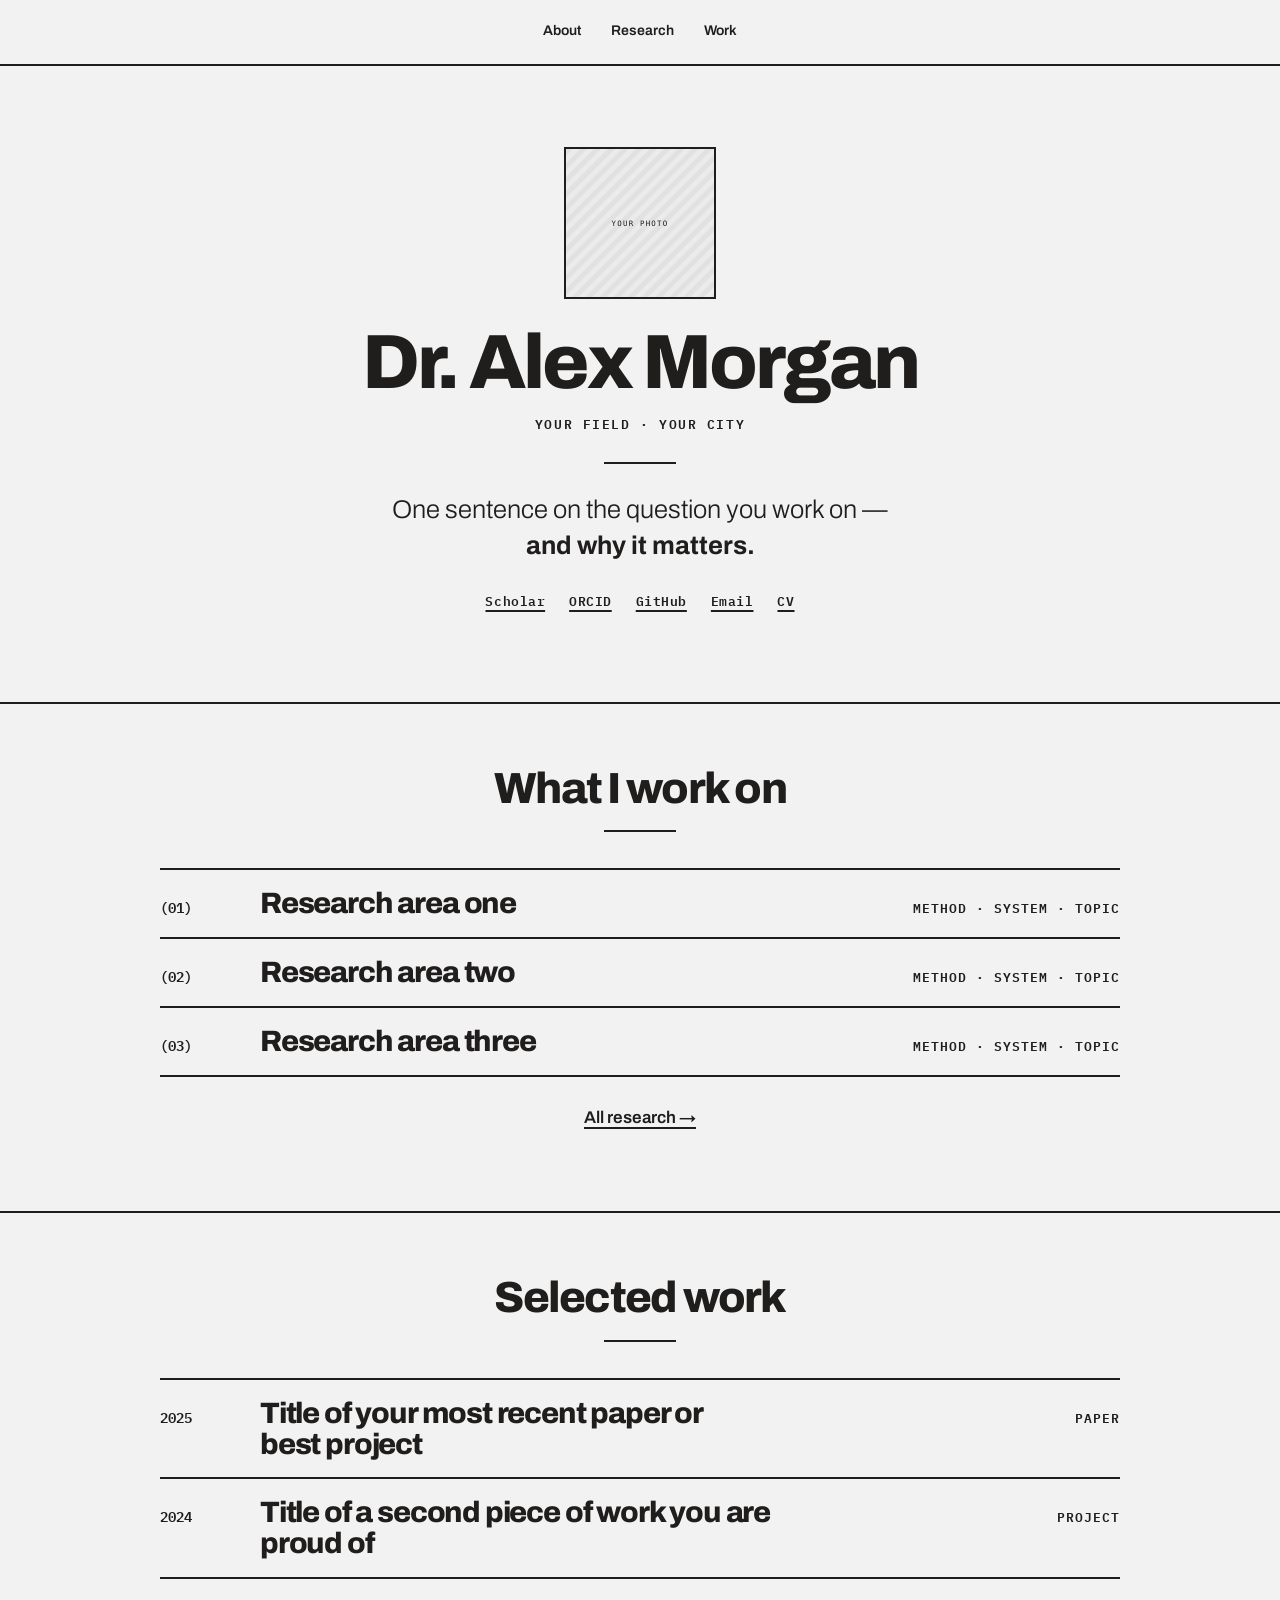
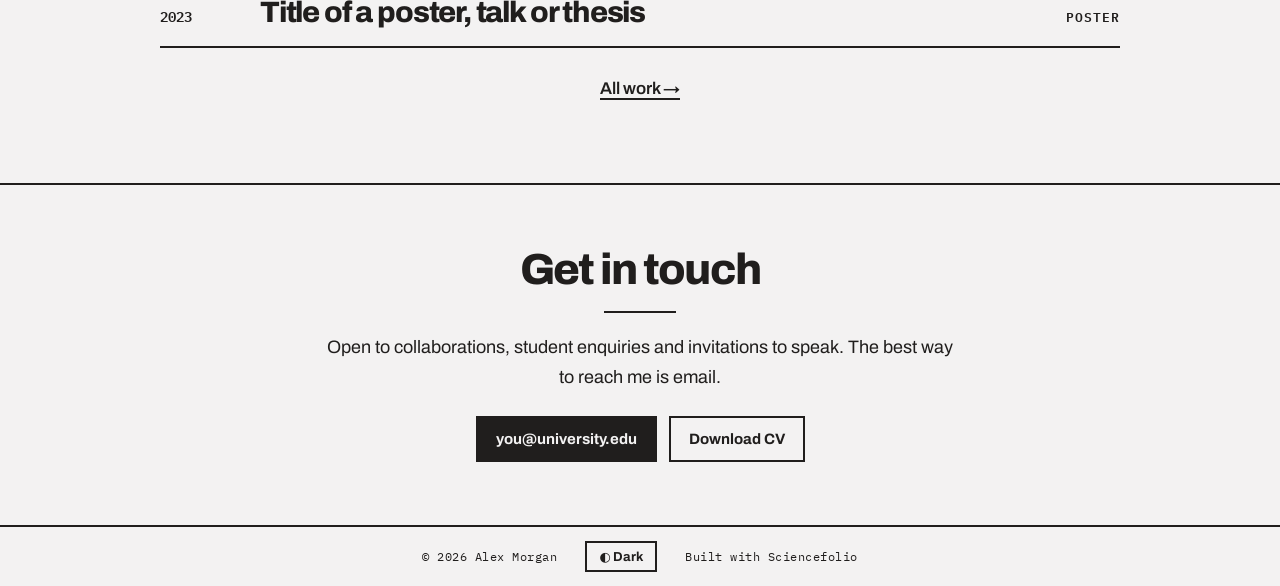
==== index.html @ 76526696 "Initial release: Sciencefolio v1.0 Minimal, centered, no-build academic homepage template: Home, Abo" ====
<!doctype html>
<!-- To use the serif type pack, change <html lang="en"> to <html lang="en" data-pack="serif"> on every page. -->
<html lang="en">
<head>
<meta charset="utf-8">
<meta name="viewport" content="width=device-width, initial-scale=1">
<title>Alex Morgan · Your field</title>
<meta name="description" content="Academic homepage of Alex Morgan — your field, your institution.">
<link rel="icon" href="images/favicon.svg" type="image/svg+xml">
<link rel="preconnect" href="https://fonts.googleapis.com">
<link rel="preconnect" href="https://fonts.gstatic.com" crossorigin>
<!-- Trim to the families your pack uses: grotesk = Archivo + IBM Plex Mono, serif = Fraunces + Archivo -->
<link rel="stylesheet" href="https://fonts.googleapis.com/css2?family=Archivo:wght@300;400;600;700;800&family=IBM+Plex+Mono:wght@400;600&family=Fraunces:ital,opsz,wght@0,9..144,300..700;1,9..144,300..700&display=swap">
<link rel="stylesheet" href="css/tokens.css">
<link rel="stylesheet" href="css/site.css">
<script src="js/theme.js"></script>
</head>
<body>

<nav class="nav" aria-label="Main">
  <a href="about.html">About</a>
  <a href="research.html">Research</a>
  <a href="work.html">Work</a>
</nav>

<main>
  <!-- ============ HERO — edit these six things ============ -->
  <header class="hero">
    <!-- 1. Photo: replace the file, or delete this <figure> for a type-only hero -->
    <figure class="portrait"><img src="images/portrait-placeholder.svg" alt="Portrait of Alex Morgan" width="300" height="300"></figure>
    <!-- 2. Name -->
    <h1>Dr. Alex Morgan</h1>
    <!-- 3. Field · place -->
    <p class="kicker">Your field · Your city</p>
    <hr class="short-rule">
    <!-- 4. One sentence. Wrap the part you want emphasised in <strong>. -->
    <p class="statement">One sentence on the question you work on — <strong>and why it matters.</strong></p>
    <!-- 5. Profile links -->
    <ul class="profile-links">
      <li><a href="https://scholar.google.com/">Scholar</a></li>
      <li><a href="https://orcid.org/">ORCID</a></li>
      <li><a href="https://github.com/">GitHub</a></li>
      <li><a href="mailto:you@university.edu">Email</a></li>
      <li><a href="files/cv.pdf">CV</a></li>
    </ul>
  </header>

  <!-- ============ WHAT I WORK ON ============ -->
  <section class="section" aria-labelledby="work-h">
    <div class="wrap">
      <div class="section-head">
        <h2 id="work-h">What I work on</h2>
        <hr class="short-rule">
      </div>
      <div class="rows">
        <div class="row">
          <span class="num">(01)</span>
          <h3>Research area one</h3>
          <p class="meta">Method · system · topic</p>
        </div>
        <div class="row">
          <span class="num">(02)</span>
          <h3>Research area two</h3>
          <p class="meta">Method · system · topic</p>
        </div>
        <div class="row">
          <span class="num">(03)</span>
          <h3>Research area three</h3>
          <p class="meta">Method · system · topic</p>
        </div>
      </div>
      <p class="more"><a href="research.html">All research →</a></p>
    </div>
  </section>

  <!-- ============ SELECTED WORK ============ -->
  <section class="section" aria-labelledby="sel-h">
    <div class="wrap">
      <div class="section-head">
        <h2 id="sel-h">Selected work</h2>
        <hr class="short-rule">
      </div>
      <div class="rows">
        <div class="row">
          <span class="num">2025</span>
          <h3><a href="work.html">Title of your most recent paper or best project</a></h3>
          <p class="meta">Paper</p>
        </div>
        <div class="row">
          <span class="num">2024</span>
          <h3><a href="work.html">Title of a second piece of work you are proud of</a></h3>
          <p class="meta">Project</p>
        </div>
        <div class="row">
          <span class="num">2023</span>
          <h3><a href="work.html">Title of a poster, talk or thesis</a></h3>
          <p class="meta">Poster</p>
        </div>
      </div>
      <p class="more"><a href="work.html">All work →</a></p>
    </div>
  </section>

  <!-- ============ CONTACT ============ -->
  <section class="section" id="contact" aria-labelledby="contact-h">
    <div class="wrap" style="text-align:center">
      <div class="section-head" style="margin-bottom:20px">
        <h2 id="contact-h">Get in touch</h2>
        <hr class="short-rule">
      </div>
      <p class="prose">Open to collaborations, student enquiries and invitations to speak. The best way to reach me is email.</p>
      <div class="btn-row">
        <a class="btn" href="mailto:you@university.edu">you@university.edu</a>
        <a class="btn btn-line" href="files/cv.pdf">Download CV</a>
      </div>
    </div>
  </section>
</main>

<footer class="foot">
  <a href="index.html">© 2026 Alex Morgan</a>
  <button type="button" class="toggle" data-theme-toggle aria-pressed="false">◐ Dark</button>
  <a href="https://github.com/tuannguyen8390/sciencefolio" rel="noopener">Built with Sciencefolio</a>
</footer>

</body>
</html>
---- css/tokens.css ----
/* ==========================================================================
   SCIENCEFOLIO — tokens.css
   The only file most people need to edit. Three decisions:
   1) TYPE PACK   → set <html data-pack="serif"> in each page (default = grotesk)
   2) ACCENT      → uncomment one line below (or write your own hex)
   3) COLORS      → paper / ink, if you want a different neutral
   ========================================================================== */

:root {
  /* ---- neutrals ------------------------------------------------------- */
  --paper: #f3f2f2;
  --ink: #201e1d;
  --surface: #eceae4;

  /* ---- 2) ACCENT ------------------------------------------------------
     Ships as plain ink: no color, no shared brand. Pick one (light + dark
     values; the dark one needs to be lighter so it stays readable).        */
  --accent-light: #201e1d;
  --accent-dark: #f3f2f2;
  /* --accent-light: #2545d3;  --accent-dark: #8aa2ff;   cobalt  */
  /* --accent-light: #1e6f50;  --accent-dark: #6fd1a8;   forest  */
  /* --accent-light: #b4552d;  --accent-dark: #f0a07c;   rust    */
  /* --accent-light: #6d28d9;  --accent-dark: #b99bff;   violet  */
  --accent: var(--accent-light);

  /* ---- 1) TYPE PACK 01 · GROTESK (default, STEM) ---------------------- */
  --font-display: 'Archivo', system-ui, sans-serif;
  --font-body: 'Archivo', system-ui, sans-serif;
  --font-label: 'IBM Plex Mono', ui-monospace, monospace;
  --font-statement: var(--font-body);
  --display-weight: 800;
  --display-tracking: -0.04em;
  --display-leading: 0.95;
  --emph-weight: 700;
  --emph-style: normal;
  --label-transform: none;
  --label-tracking: 0.04em;

  /* ---- layout --------------------------------------------------------- */
  --rule: 2px solid var(--ink);
  --edge: clamp(20px, 5vw, 56px);
  --wide: 960px;
  --measure: 64ch;
}

/* ---- 1) TYPE PACK 02 · SERIF (social science & humanities) -------------
   Activate with <html data-pack="serif">                                   */
html[data-pack="serif"] {
  --font-display: 'Fraunces', Georgia, serif;
  --font-statement: 'Fraunces', Georgia, serif;
  --font-label: 'Archivo', system-ui, sans-serif;
  --display-weight: 600;
  --display-tracking: -0.015em;
  --display-leading: 1;
  --emph-weight: 600;
  --emph-style: italic;
  --label-transform: uppercase;
  --label-tracking: 0.1em;
}

/* ---- dark mode (toggle in the footer) ---------------------------------- */
html[data-theme="dark"] {
  --paper: #141312;
  --ink: #f3f2f2;
  --surface: #1d1b19;
  --accent: var(--accent-dark);
}
---- css/site.css ----
/* ==========================================================================
   SCIENCEFOLIO — site.css
   Structure and components. Everything reads from tokens.css — you should
   rarely need to touch this file.
   ========================================================================== */

*, *::before, *::after { box-sizing: border-box; }
html { -webkit-text-size-adjust: 100%; }
body {
  margin: 0;
  min-height: 100vh;
  display: flex;
  flex-direction: column;
  background: var(--paper);
  color: var(--ink);
  font-family: var(--font-body);
  font-size: 17px;
  line-height: 1.55;
  text-wrap: pretty;
}
main { flex: 1; }
a { color: var(--ink); text-underline-offset: 4px; text-decoration-thickness: 2px; }
a:hover { color: var(--accent); }
:focus-visible { outline: 2px solid var(--accent); outline-offset: 3px; }
::selection { background: var(--ink); color: var(--paper); }
img { max-width: 100%; display: block; }

/* ---- nav ---------------------------------------------------------------- */
.nav {
  border-bottom: var(--rule);
  display: flex;
  justify-content: center;
  flex-wrap: wrap;
  gap: 12px 30px;
  padding: 16px var(--edge);
  font-size: 14px;
  font-weight: 600;
}
.nav a { text-decoration: none; padding: 4px 0; border-bottom: 2px solid transparent; }
.nav a:hover, .nav a[aria-current="page"] { border-bottom-color: var(--accent); }

/* ---- hero --------------------------------------------------------------- */
.hero {
  display: flex;
  flex-direction: column;
  align-items: center;
  text-align: center;
  padding: clamp(48px, 9vh, 96px) var(--edge) clamp(56px, 10vh, 104px);
}
.portrait { width: 152px; height: 152px; margin: 0; border: var(--rule); }
.portrait img { width: 100%; height: 100%; object-fit: cover; filter: grayscale(1) contrast(1.05); }
.hero h1 {
  font-family: var(--font-display);
  font-weight: var(--display-weight);
  font-size: clamp(40px, 6vw, 84px);
  line-height: var(--display-leading);
  letter-spacing: var(--display-tracking);
  margin: 28px 0 0;
}
.kicker {
  font-family: var(--font-label);
  font-size: 13px;
  font-weight: 600;
  letter-spacing: 0.12em;
  text-transform: uppercase;
  margin: 14px 0 0;
}
.short-rule { width: 72px; border: 0; border-top: 2px solid var(--accent); margin: 28px auto; }
.statement {
  font-family: var(--font-statement);
  font-weight: 300;
  font-size: clamp(19px, 2vw, 26px);
  line-height: 1.4;
  max-width: 36ch;
  margin: 0;
}
.statement strong { font-weight: var(--emph-weight); font-style: var(--emph-style); color: var(--accent); }
.profile-links {
  display: flex;
  flex-wrap: wrap;
  justify-content: center;
  gap: 8px 24px;
  margin: 28px 0 0;
  padding: 0;
  list-style: none;
  font-family: var(--font-label);
  font-size: 13px;
  font-weight: 600;
  letter-spacing: var(--label-tracking);
  text-transform: var(--label-transform);
}

/* ---- page head (inner pages) -------------------------------------------- */
.page-head { text-align: center; padding: clamp(48px, 8vh, 88px) var(--edge) 12px; }
.page-head h1 {
  font-family: var(--font-display);
  font-weight: var(--display-weight);
  font-size: clamp(40px, 6vw, 72px);
  line-height: var(--display-leading);
  letter-spacing: var(--display-tracking);
  margin: 0;
}
.page-head p { max-width: 52ch; margin: 18px auto 0; font-size: 19px; }

/* ---- sections ----------------------------------------------------------- */
.section { padding: clamp(44px, 7vh, 80px) var(--edge); border-top: var(--rule); }
.section.flush-top { border-top: 0; }
.wrap { max-width: var(--wide); margin: 0 auto; }
.section-head { text-align: center; margin-bottom: 36px; }
.section-head h2 {
  font-family: var(--font-display);
  font-weight: var(--display-weight);
  font-size: clamp(28px, 3.4vw, 44px);
  line-height: 1;
  letter-spacing: var(--display-tracking);
  margin: 0;
}
.section-head .short-rule { margin: 20px auto 0; }
.more { text-align: center; margin-top: 28px; font-weight: 600; }
.prose { max-width: var(--measure); margin: 0 auto; font-size: 18px; line-height: 1.65; }
.prose p { margin: 0 0 1.1em; }

/* ---- numbered rows ------------------------------------------------------ */
.rows { border-bottom: var(--rule); }
.row {
  display: grid;
  grid-template-columns: 72px minmax(0, 1.6fr) minmax(0, 1fr);
  gap: 8px 28px;
  align-items: baseline;
  border-top: var(--rule);
  padding: 18px 0;
  transition: padding-left 0.3s ease;
}
.row:hover { padding-left: 14px; }
.row .num { font-family: var(--font-label); font-weight: 600; font-size: 14px; }
.row h3 {
  font-family: var(--font-display);
  font-weight: var(--display-weight);
  font-size: clamp(21px, 2.3vw, 30px);
  line-height: 1.05;
  letter-spacing: var(--display-tracking);
  margin: 0;
}
.row h3 a { text-decoration: none; }
.row .meta {
  font-family: var(--font-label);
  font-size: 12.5px;
  font-weight: 600;
  letter-spacing: 0.08em;
  text-transform: uppercase;
  text-align: right;
  margin: 0;
}
.row .detail { grid-column: 2 / -1; margin: 0; max-width: 62ch; }

/* ---- cards (modular grid) ----------------------------------------------- */
.grid2 {
  display: grid;
  grid-template-columns: repeat(2, minmax(0, 1fr));
  border-top: var(--rule);
  border-left: var(--rule);
}
.card {
  border-right: var(--rule);
  border-bottom: var(--rule);
  padding: 24px;
  display: flex;
  flex-direction: column;
  gap: 12px;
  min-height: 250px;
}
.card .num { font-family: var(--font-label); font-weight: 600; font-size: 14px; }
.card h3 {
  font-family: var(--font-display);
  font-weight: var(--display-weight);
  font-size: clamp(22px, 2.4vw, 32px);
  line-height: 1.05;
  letter-spacing: var(--display-tracking);
  margin: 0;
}
.card p { margin: 0; }
.card .tags { margin-top: auto; padding-top: 8px; }
.tags { display: flex; flex-wrap: wrap; gap: 8px; }
.tag {
  display: inline-block;
  border: 2px solid var(--ink);
  padding: 2px 8px;
  font-family: var(--font-label);
  font-size: 12px;
  font-weight: 600;
  letter-spacing: 0.06em;
  text-transform: uppercase;
}

/* ---- buttons ------------------------------------------------------------ */
.btn {
  display: inline-block;
  font-family: var(--font-body);
  font-weight: 700;
  font-size: 15px;
  line-height: 1.2;
  padding: 12px 18px;
  border: 2px solid var(--ink);
  background: var(--ink);
  color: var(--paper);
  text-decoration: none;
  cursor: pointer;
}
.btn:hover { background: var(--accent); border-color: var(--accent); color: var(--paper); }
.btn-line { background: transparent; color: var(--ink); }
.btn-line:hover { background: var(--ink); border-color: var(--ink); color: var(--paper); }
.btn-row { display: flex; flex-wrap: wrap; justify-content: center; gap: 12px; margin-top: 24px; }

/* ---- publications ------------------------------------------------------- */
.filters { display: flex; flex-wrap: wrap; justify-content: center; gap: 8px; margin-bottom: 40px; }
.filter {
  font-family: var(--font-label);
  font-size: 12.5px;
  font-weight: 600;
  letter-spacing: 0.06em;
  text-transform: uppercase;
  background: transparent;
  color: var(--ink);
  border: 2px solid var(--ink);
  padding: 7px 14px;
  cursor: pointer;
}
.filter:hover { border-color: var(--accent); color: var(--accent); }
.filter[aria-pressed="true"] { background: var(--ink); color: var(--paper); }
.year-group { margin-bottom: 36px; }
.year-group h3 {
  font-family: var(--font-label);
  font-size: 14px;
  font-weight: 600;
  letter-spacing: 0.08em;
  margin: 0 0 10px;
}
.pub {
  display: grid;
  grid-template-columns: minmax(0, 1fr) auto;
  gap: 6px 28px;
  border-top: var(--rule);
  padding: 16px 0 18px;
}
.pub h4 { font-size: 19px; line-height: 1.25; margin: 0; font-weight: 700; }
.pub h4 a { text-decoration: none; }
.pub h4 a:hover { text-decoration: underline; }
.pub p { margin: 4px 0 0; font-size: 15px; }
.pub .authors strong { font-weight: 700; }
.pub .tags { margin-top: 10px; }
.pub .side { display: flex; flex-direction: column; align-items: flex-end; gap: 10px; }
.pub .links { display: flex; gap: 14px; font-family: var(--font-label); font-size: 12.5px; font-weight: 600; letter-spacing: var(--label-tracking); text-transform: var(--label-transform); }

/* ---- footer ------------------------------------------------------------- */
.foot {
  border-top: var(--rule);
  display: flex;
  justify-content: center;
  align-items: center;
  flex-wrap: wrap;
  gap: 12px 28px;
  padding: 14px var(--edge);
  font-family: var(--font-label);
  font-size: 12px;
  letter-spacing: var(--label-tracking);
  text-transform: var(--label-transform);
}
.foot a { text-decoration: none; }
.foot a:hover { text-decoration: underline; }
.toggle {
  font-family: var(--font-body);
  font-size: 13px;
  font-weight: 700;
  letter-spacing: 0;
  text-transform: none;
  background: transparent;
  color: var(--ink);
  border: 2px solid var(--ink);
  padding: 6px 12px;
  cursor: pointer;
}
.toggle:hover { border-color: var(--accent); color: var(--accent); }

/* ---- small screens ------------------------------------------------------ */
@media (max-width: 720px) {
  .row { grid-template-columns: 52px minmax(0, 1fr); }
  .row .meta { grid-column: 2; text-align: left; }
  .grid2 { grid-template-columns: 1fr; }
  .card { min-height: 0; }
  .pub { grid-template-columns: 1fr; }
  .pub .side { align-items: flex-start; flex-direction: row; flex-wrap: wrap; }
  body { font-size: 16px; }
}
@media (prefers-reduced-motion: reduce) {
  .row { transition: none; }
  .row:hover { padding-left: 0; }
}
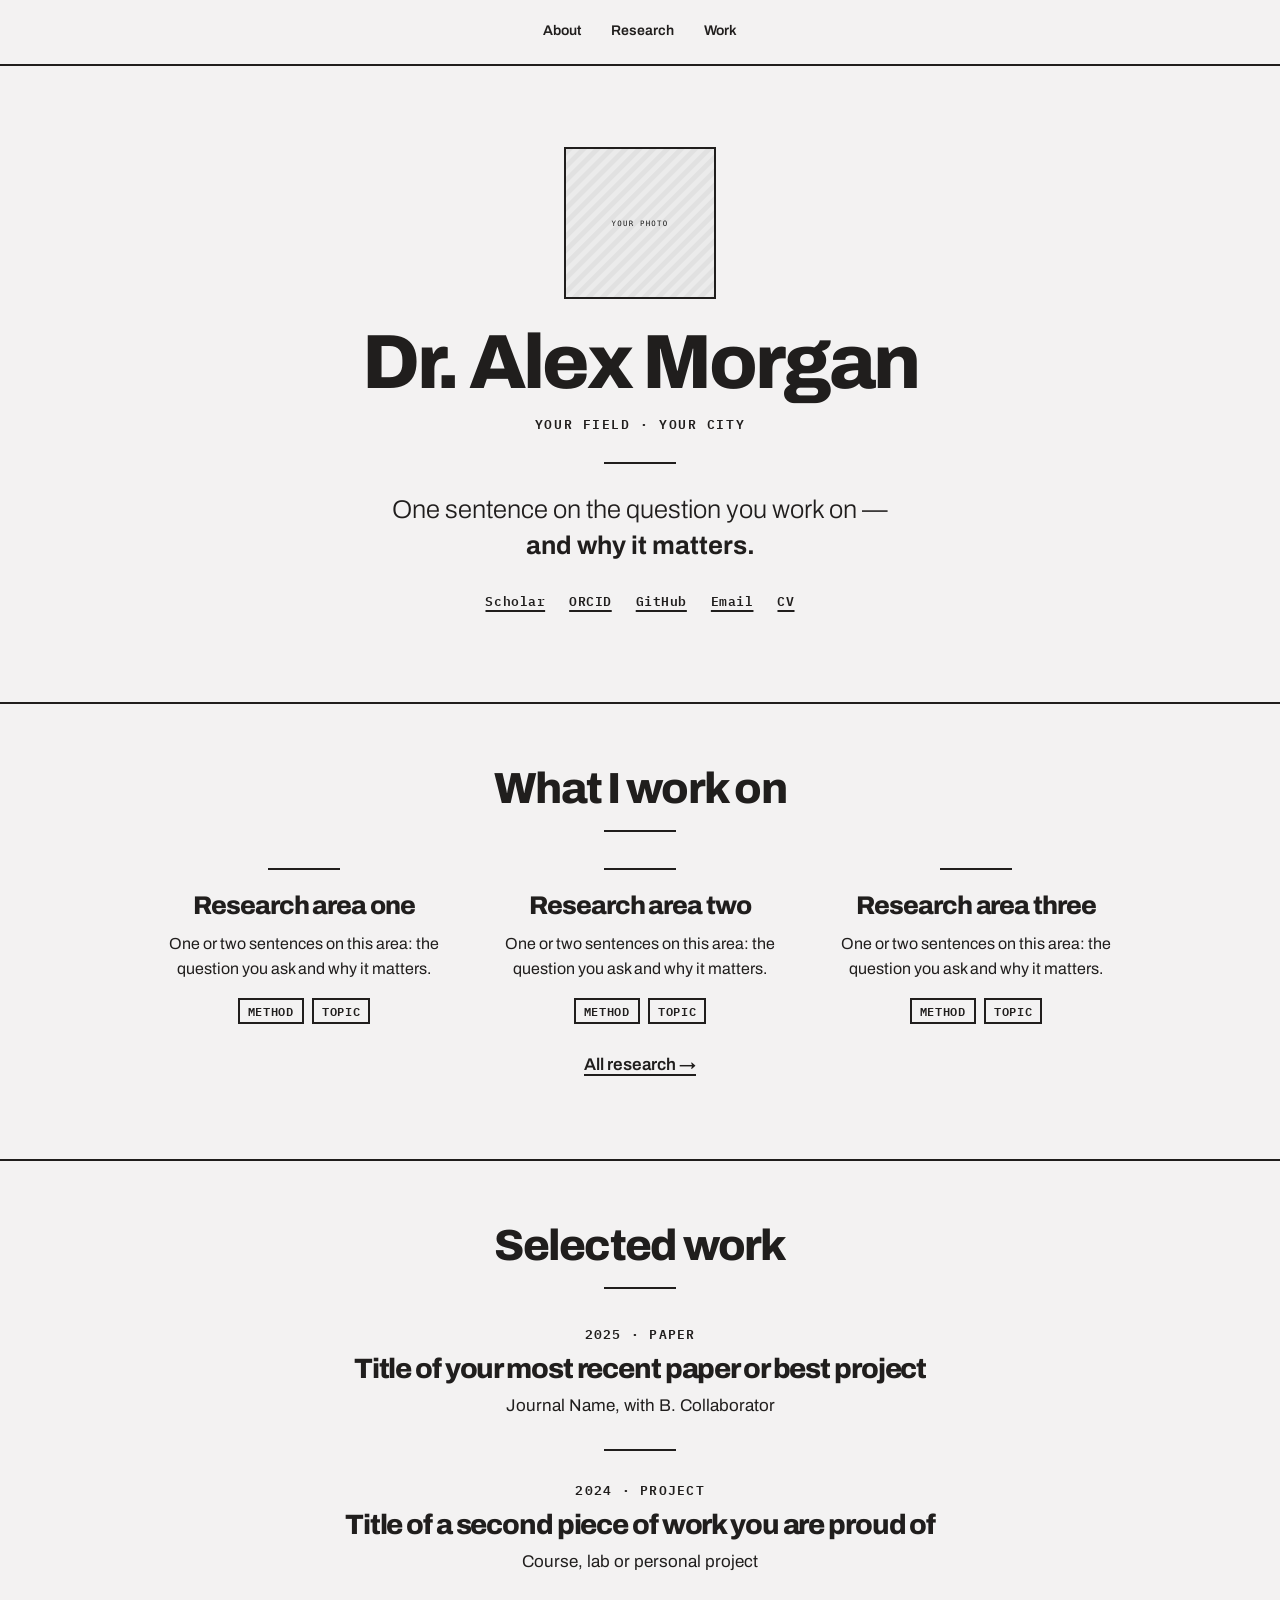
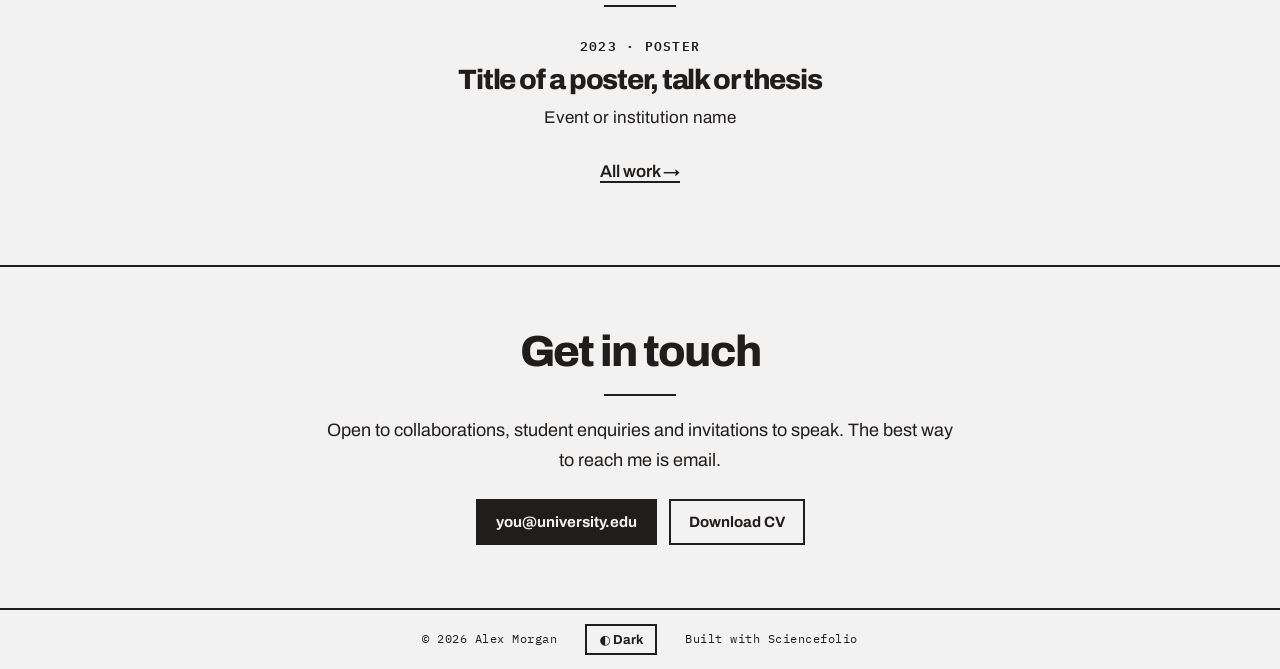
==== commit 30b3c193: "Replace ruled-row lists with centered columns and entries Home "What I work on" becomes three center" ====
--- a/index.html
+++ b/index.html
@@ -52,22 +52,25 @@
         <h2 id="work-h">What I work on</h2>
         <hr class="short-rule">
       </div>
-      <div class="rows">
-        <div class="row">
-          <span class="num">(01)</span>
+      <div class="cols3">
+        <article class="col">
+          <hr class="short-rule">
           <h3>Research area one</h3>
-          <p class="meta">Method · system · topic</p>
-        </div>
-        <div class="row">
-          <span class="num">(02)</span>
+          <p>One or two sentences on this area: the question you ask and why it matters.</p>
+          <div class="tags"><span class="tag">Method</span><span class="tag">Topic</span></div>
+        </article>
+        <article class="col">
+          <hr class="short-rule">
           <h3>Research area two</h3>
-          <p class="meta">Method · system · topic</p>
-        </div>
-        <div class="row">
-          <span class="num">(03)</span>
+          <p>One or two sentences on this area: the question you ask and why it matters.</p>
+          <div class="tags"><span class="tag">Method</span><span class="tag">Topic</span></div>
+        </article>
+        <article class="col">
+          <hr class="short-rule">
           <h3>Research area three</h3>
-          <p class="meta">Method · system · topic</p>
-        </div>
+          <p>One or two sentences on this area: the question you ask and why it matters.</p>
+          <div class="tags"><span class="tag">Method</span><span class="tag">Topic</span></div>
+        </article>
       </div>
       <p class="more"><a href="research.html">All research →</a></p>
     </div>
@@ -80,22 +83,22 @@
         <h2 id="sel-h">Selected work</h2>
         <hr class="short-rule">
       </div>
-      <div class="rows">
-        <div class="row">
-          <span class="num">2025</span>
+      <div class="entries">
+        <article class="entry">
+          <p class="when">2025 · Paper</p>
           <h3><a href="work.html">Title of your most recent paper or best project</a></h3>
-          <p class="meta">Paper</p>
-        </div>
-        <div class="row">
-          <span class="num">2024</span>
+          <p>Journal Name, with B. Collaborator</p>
+        </article>
+        <article class="entry">
+          <p class="when">2024 · Project</p>
           <h3><a href="work.html">Title of a second piece of work you are proud of</a></h3>
-          <p class="meta">Project</p>
-        </div>
-        <div class="row">
-          <span class="num">2023</span>
+          <p>Course, lab or personal project</p>
+        </article>
+        <article class="entry">
+          <p class="when">2023 · Poster</p>
           <h3><a href="work.html">Title of a poster, talk or thesis</a></h3>
-          <p class="meta">Poster</p>
-        </div>
+          <p>Event or institution name</p>
+        </article>
       </div>
       <p class="more"><a href="work.html">All work →</a></p>
     </div>
--- a/css/site.css
+++ b/css/site.css
@@ -120,38 +120,54 @@
 .prose { max-width: var(--measure); margin: 0 auto; font-size: 18px; line-height: 1.65; }
 .prose p { margin: 0 0 1.1em; }
 
-/* ---- numbered rows ------------------------------------------------------ */
-.rows { border-bottom: var(--rule); }
-.row {
+/* ---- centered columns (home: what I work on) -------------------------- */
+.cols3 {
   display: grid;
-  grid-template-columns: 72px minmax(0, 1.6fr) minmax(0, 1fr);
-  gap: 8px 28px;
-  align-items: baseline;
-  border-top: var(--rule);
-  padding: 18px 0;
-  transition: padding-left 0.3s ease;
-}
-.row:hover { padding-left: 14px; }
-.row .num { font-family: var(--font-label); font-weight: 600; font-size: 14px; }
-.row h3 {
-  font-family: var(--font-display);
-  font-weight: var(--display-weight);
-  font-size: clamp(21px, 2.3vw, 30px);
-  line-height: 1.05;
-  letter-spacing: var(--display-tracking);
-  margin: 0;
-}
-.row h3 a { text-decoration: none; }
-.row .meta {
+  grid-template-columns: repeat(3, minmax(0, 1fr));
+  gap: 44px 48px;
+  text-align: center;
+}
+.col { display: flex; flex-direction: column; align-items: center; }
+.col .short-rule { margin: 0 0 22px; }
+.col h3 {
+  font-family: var(--font-display);
+  font-weight: var(--display-weight);
+  font-size: clamp(20px, 2vw, 26px);
+  line-height: 1.1;
+  letter-spacing: var(--display-tracking);
+  margin: 0;
+}
+.col p { margin: 12px 0 0; max-width: 32ch; font-size: 16px; }
+.col .tags { justify-content: center; margin-top: 16px; }
+
+/* ---- centered entries (selected work, education, experience) ----------- */
+.entries { max-width: var(--measure); margin: 0 auto; text-align: center; }
+.entry + .entry::before {
+  content: "";
+  display: block;
+  width: 72px;
+  border-top: 2px solid var(--ink);
+  margin: 30px auto;
+}
+.entry .when {
   font-family: var(--font-label);
   font-size: 12.5px;
   font-weight: 600;
-  letter-spacing: 0.08em;
+  letter-spacing: 0.1em;
   text-transform: uppercase;
-  text-align: right;
-  margin: 0;
-}
-.row .detail { grid-column: 2 / -1; margin: 0; max-width: 62ch; }
+  margin: 0 0 8px;
+}
+.entry h3 {
+  font-family: var(--font-display);
+  font-weight: var(--display-weight);
+  font-size: clamp(21px, 2.2vw, 28px);
+  line-height: 1.15;
+  letter-spacing: var(--display-tracking);
+  margin: 0;
+}
+.entry h3 a { text-decoration: none; }
+.entry h3 a:hover { text-decoration: underline; text-decoration-thickness: 2px; text-underline-offset: 5px; }
+.entry p:not(.when) { margin: 8px auto 0; max-width: 52ch; }
 
 /* ---- cards (modular grid) ----------------------------------------------- */
 .grid2 {
@@ -283,15 +299,10 @@
 
 /* ---- small screens ------------------------------------------------------ */
 @media (max-width: 720px) {
-  .row { grid-template-columns: 52px minmax(0, 1fr); }
-  .row .meta { grid-column: 2; text-align: left; }
+  .cols3 { grid-template-columns: 1fr; }
   .grid2 { grid-template-columns: 1fr; }
   .card { min-height: 0; }
   .pub { grid-template-columns: 1fr; }
   .pub .side { align-items: flex-start; flex-direction: row; flex-wrap: wrap; }
   body { font-size: 16px; }
 }
-@media (prefers-reduced-motion: reduce) {
-  .row { transition: none; }
-  .row:hover { padding-left: 0; }
-}
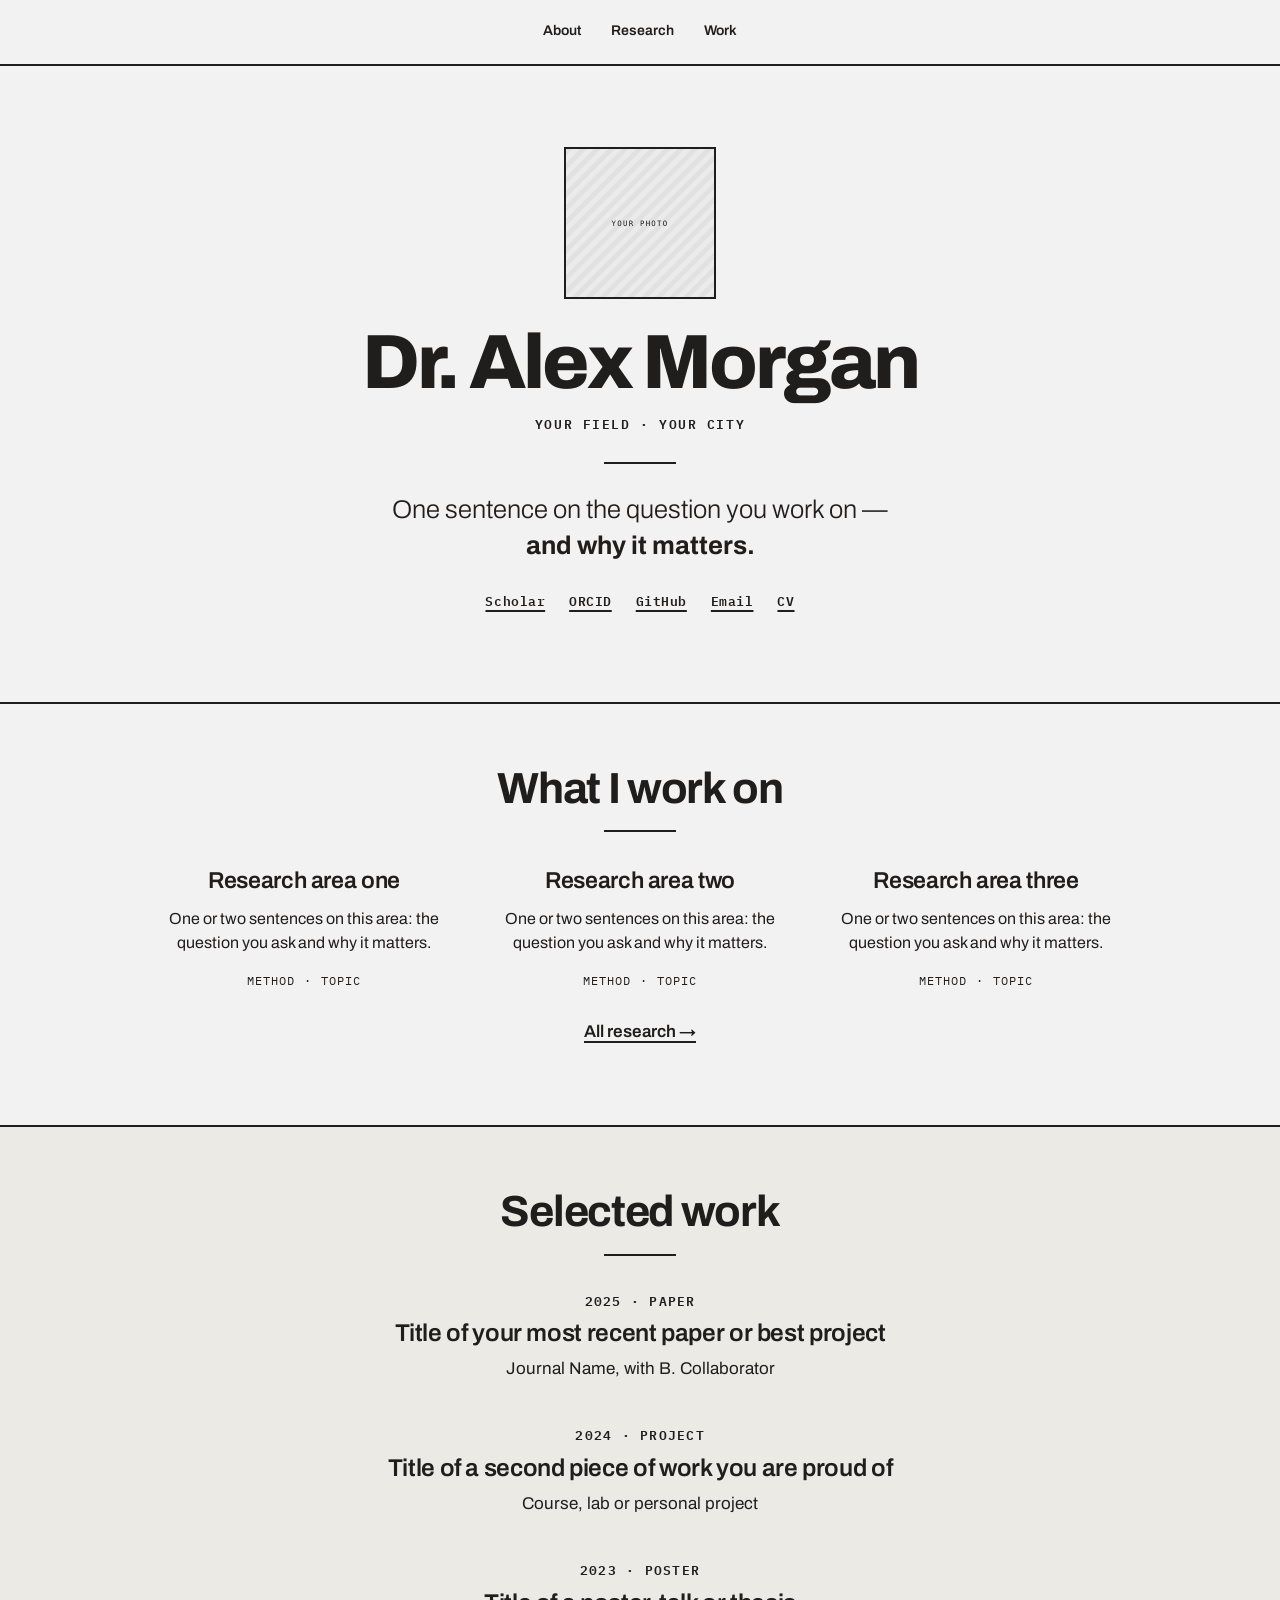
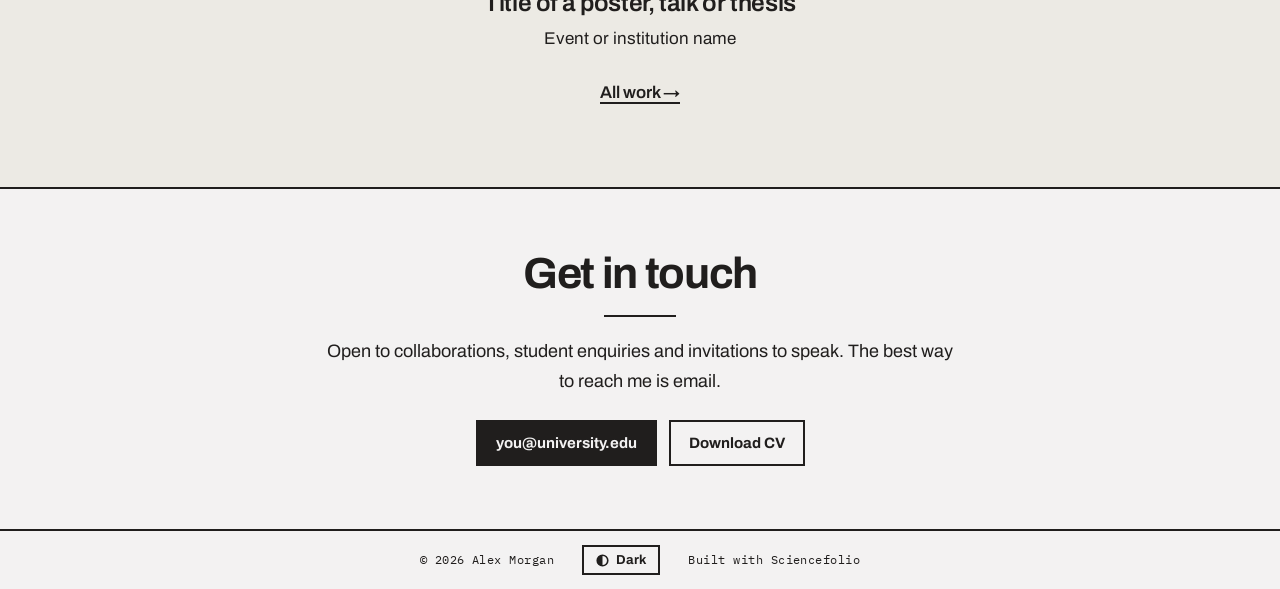
==== commit f21c9b1e: "Redesign Work and Research, refine type, add agent guide - Work: centered entries under large year n" ====
--- a/index.html
+++ b/index.html
@@ -1,5 +1,5 @@
 <!doctype html>
-<!-- To use the serif type pack, change <html lang="en"> to <html lang="en" data-pack="serif"> on every page. -->
+<!-- Type pack (grotesk or serif) is set once, in js/theme.js. -->
 <html lang="en">
 <head>
 <meta charset="utf-8">
@@ -54,19 +54,16 @@
       </div>
       <div class="cols3">
         <article class="col">
-          <hr class="short-rule">
           <h3>Research area one</h3>
           <p>One or two sentences on this area: the question you ask and why it matters.</p>
           <div class="tags"><span class="tag">Method</span><span class="tag">Topic</span></div>
         </article>
         <article class="col">
-          <hr class="short-rule">
           <h3>Research area two</h3>
           <p>One or two sentences on this area: the question you ask and why it matters.</p>
           <div class="tags"><span class="tag">Method</span><span class="tag">Topic</span></div>
         </article>
         <article class="col">
-          <hr class="short-rule">
           <h3>Research area three</h3>
           <p>One or two sentences on this area: the question you ask and why it matters.</p>
           <div class="tags"><span class="tag">Method</span><span class="tag">Topic</span></div>
@@ -77,7 +74,7 @@
   </section>
 
   <!-- ============ SELECTED WORK ============ -->
-  <section class="section" aria-labelledby="sel-h">
+  <section class="section tint" aria-labelledby="sel-h">
     <div class="wrap">
       <div class="section-head">
         <h2 id="sel-h">Selected work</h2>
@@ -122,7 +119,7 @@
 
 <footer class="foot">
   <a href="index.html">© 2026 Alex Morgan</a>
-  <button type="button" class="toggle" data-theme-toggle aria-pressed="false">◐ Dark</button>
+  <button type="button" class="toggle" data-theme-toggle aria-pressed="false"><svg viewBox="0 0 16 16" width="13" height="13" aria-hidden="true"><circle cx="8" cy="8" r="6.5" fill="none" stroke="currentColor" stroke-width="2"/><path d="M8 1.5a6.5 6.5 0 0 0 0 13z" fill="currentColor"/></svg><span data-theme-label>Dark</span></button>
   <a href="https://github.com/tuannguyen8390/sciencefolio" rel="noopener">Built with Sciencefolio</a>
 </footer>
 
--- a/css/tokens.css
+++ b/css/tokens.css
@@ -1,7 +1,7 @@
 /* ==========================================================================
    SCIENCEFOLIO — tokens.css
    The only file most people need to edit. Three decisions:
-   1) TYPE PACK   → set <html data-pack="serif"> in each page (default = grotesk)
+   1) TYPE PACK   → set PACK in js/theme.js ('grotesk' default, or 'serif')
    2) ACCENT      → uncomment one line below (or write your own hex)
    3) COLORS      → paper / ink, if you want a different neutral
    ========================================================================== */
@@ -28,9 +28,13 @@
   --font-body: 'Archivo', system-ui, sans-serif;
   --font-label: 'IBM Plex Mono', ui-monospace, monospace;
   --font-statement: var(--font-body);
-  --display-weight: 800;
+  --display-weight: 800;      /* name and page titles */
   --display-tracking: -0.04em;
   --display-leading: 0.95;
+  --head-weight: 700;         /* section headings */
+  --head-tracking: -0.03em;
+  --title-weight: 600;        /* entry, column and chapter titles */
+  --title-tracking: -0.015em;
   --emph-weight: 700;
   --emph-style: normal;
   --label-transform: none;
@@ -44,7 +48,7 @@
 }
 
 /* ---- 1) TYPE PACK 02 · SERIF (social science & humanities) -------------
-   Activate with <html data-pack="serif">                                   */
+   Activate by setting PACK = 'serif' in js/theme.js                       */
 html[data-pack="serif"] {
   --font-display: 'Fraunces', Georgia, serif;
   --font-statement: 'Fraunces', Georgia, serif;
@@ -52,6 +56,10 @@
   --display-weight: 600;
   --display-tracking: -0.015em;
   --display-leading: 1;
+  --head-weight: 600;
+  --head-tracking: -0.015em;
+  --title-weight: 500;
+  --title-tracking: -0.005em;
   --emph-weight: 600;
   --emph-style: italic;
   --label-transform: uppercase;
--- a/css/site.css
+++ b/css/site.css
@@ -38,6 +38,17 @@
 }
 .nav a { text-decoration: none; padding: 4px 0; border-bottom: 2px solid transparent; }
 .nav a:hover, .nav a[aria-current="page"] { border-bottom-color: var(--accent); }
+.nav a.nav-name {
+  flex-basis: 100%;
+  text-align: center;
+  border-bottom: 0;
+  padding: 0;
+  font-family: var(--font-display);
+  font-weight: var(--head-weight);
+  font-size: 17px;
+  letter-spacing: var(--head-tracking);
+}
+.nav a.nav-name:hover { color: var(--accent); }
 
 /* ---- hero --------------------------------------------------------------- */
 .hero {
@@ -100,19 +111,21 @@
   letter-spacing: var(--display-tracking);
   margin: 0;
 }
+.page-head > .short-rule:last-child { margin-bottom: 4px; }
 .page-head p { max-width: 52ch; margin: 18px auto 0; font-size: 19px; }
 
 /* ---- sections ----------------------------------------------------------- */
 .section { padding: clamp(44px, 7vh, 80px) var(--edge); border-top: var(--rule); }
-.section.flush-top { border-top: 0; }
+.section.flush-top { border-top: 0; padding-top: clamp(28px, 4vh, 44px); }
+.section.tint { background: var(--surface); }
 .wrap { max-width: var(--wide); margin: 0 auto; }
 .section-head { text-align: center; margin-bottom: 36px; }
 .section-head h2 {
   font-family: var(--font-display);
-  font-weight: var(--display-weight);
+  font-weight: var(--head-weight);
   font-size: clamp(28px, 3.4vw, 44px);
   line-height: 1;
-  letter-spacing: var(--display-tracking);
+  letter-spacing: var(--head-tracking);
   margin: 0;
 }
 .section-head .short-rule { margin: 20px auto 0; }
@@ -128,27 +141,21 @@
   text-align: center;
 }
 .col { display: flex; flex-direction: column; align-items: center; }
-.col .short-rule { margin: 0 0 22px; }
 .col h3 {
   font-family: var(--font-display);
-  font-weight: var(--display-weight);
-  font-size: clamp(20px, 2vw, 26px);
-  line-height: 1.1;
-  letter-spacing: var(--display-tracking);
+  font-weight: var(--title-weight);
+  font-size: clamp(19px, 1.8vw, 23px);
+  line-height: 1.15;
+  letter-spacing: var(--title-tracking);
   margin: 0;
 }
 .col p { margin: 12px 0 0; max-width: 32ch; font-size: 16px; }
 .col .tags { justify-content: center; margin-top: 16px; }
 
 /* ---- centered entries (selected work, education, experience) ----------- */
-.entries { max-width: var(--measure); margin: 0 auto; text-align: center; }
-.entry + .entry::before {
-  content: "";
-  display: block;
-  width: 72px;
-  border-top: 2px solid var(--ink);
-  margin: 30px auto;
-}
+.entries { max-width: var(--measure); margin: 0 auto; }
+.entry { max-width: var(--measure); margin-left: auto; margin-right: auto; text-align: center; }
+.entry:not([hidden]) ~ .entry:not([hidden]) { margin-top: 44px; }
 .entry .when {
   font-family: var(--font-label);
   font-size: 12.5px;
@@ -159,54 +166,62 @@
 }
 .entry h3 {
   font-family: var(--font-display);
-  font-weight: var(--display-weight);
-  font-size: clamp(21px, 2.2vw, 28px);
-  line-height: 1.15;
-  letter-spacing: var(--display-tracking);
+  font-weight: var(--title-weight);
+  font-size: clamp(20px, 1.9vw, 25px);
+  line-height: 1.2;
+  letter-spacing: var(--title-tracking);
   margin: 0;
 }
 .entry h3 a { text-decoration: none; }
 .entry h3 a:hover { text-decoration: underline; text-decoration-thickness: 2px; text-underline-offset: 5px; }
 .entry p:not(.when) { margin: 8px auto 0; max-width: 52ch; }
 
-/* ---- cards (modular grid) ----------------------------------------------- */
-.grid2 {
-  display: grid;
-  grid-template-columns: repeat(2, minmax(0, 1fr));
+/* ---- tags --------------------------------------------------------------- */
+/* Plain labels separated by dots. Boxes are reserved for things you can click. */
+.tags { display: flex; flex-wrap: wrap; gap: 4px 0; }
+.tag {
+  font-family: var(--font-label);
+  font-size: 12px;
+  font-weight: 400;
+  letter-spacing: 0.08em;
+  text-transform: uppercase;
+}
+.tag + .tag::before { content: "·"; margin: 0 9px; }
+
+/* ---- research chapters -------------------------------------------------- */
+.chapters { max-width: 720px; margin: 0 auto; }
+.chapter { text-align: center; }
+.chapter + .chapter { margin-top: 96px; }
+.figure { max-width: 520px; margin: 0 auto 30px; border: var(--rule); }
+.figure img { width: 100%; height: auto; aspect-ratio: 16 / 9; object-fit: cover; filter: grayscale(1) contrast(1.05); }
+.figure figcaption {
   border-top: var(--rule);
-  border-left: var(--rule);
-}
-.card {
-  border-right: var(--rule);
-  border-bottom: var(--rule);
-  padding: 24px;
-  display: flex;
-  flex-direction: column;
-  gap: 12px;
-  min-height: 250px;
-}
-.card .num { font-family: var(--font-label); font-weight: 600; font-size: 14px; }
-.card h3 {
-  font-family: var(--font-display);
-  font-weight: var(--display-weight);
-  font-size: clamp(22px, 2.4vw, 32px);
-  line-height: 1.05;
-  letter-spacing: var(--display-tracking);
-  margin: 0;
-}
-.card p { margin: 0; }
-.card .tags { margin-top: auto; padding-top: 8px; }
-.tags { display: flex; flex-wrap: wrap; gap: 8px; }
-.tag {
-  display: inline-block;
-  border: 2px solid var(--ink);
-  padding: 2px 8px;
-  font-family: var(--font-label);
-  font-size: 12px;
-  font-weight: 600;
-  letter-spacing: 0.06em;
-  text-transform: uppercase;
-}
+  padding: 10px 14px;
+  font-family: var(--font-label);
+  font-size: 12.5px;
+  font-weight: 600;
+  letter-spacing: var(--label-tracking);
+  text-transform: var(--label-transform);
+  text-align: left;
+}
+.chapter .when {
+  font-family: var(--font-label);
+  font-size: 12.5px;
+  font-weight: 600;
+  letter-spacing: 0.1em;
+  text-transform: uppercase;
+  margin: 0 0 10px;
+}
+.chapter h2 {
+  font-family: var(--font-display);
+  font-weight: var(--head-weight);
+  font-size: clamp(26px, 3vw, 38px);
+  line-height: 1.1;
+  letter-spacing: var(--head-tracking);
+  margin: 0;
+}
+.chapter p:not(.when) { max-width: 58ch; margin: 16px auto 0; font-size: 18px; line-height: 1.6; }
+.chapter .tags { margin-top: 18px; }
 
 /* ---- buttons ------------------------------------------------------------ */
 .btn {
@@ -227,8 +242,8 @@
 .btn-line:hover { background: var(--ink); border-color: var(--ink); color: var(--paper); }
 .btn-row { display: flex; flex-wrap: wrap; justify-content: center; gap: 12px; margin-top: 24px; }
 
-/* ---- publications ------------------------------------------------------- */
-.filters { display: flex; flex-wrap: wrap; justify-content: center; gap: 8px; margin-bottom: 40px; }
+/* ---- work page ---------------------------------------------------------- */
+.filters { display: flex; flex-wrap: wrap; justify-content: center; gap: 8px; margin-bottom: 56px; }
 .filter {
   font-family: var(--font-label);
   font-size: 12.5px;
@@ -243,29 +258,31 @@
 }
 .filter:hover { border-color: var(--accent); color: var(--accent); }
 .filter[aria-pressed="true"] { background: var(--ink); color: var(--paper); }
-.year-group { margin-bottom: 36px; }
-.year-group h3 {
-  font-family: var(--font-label);
-  font-size: 14px;
+.year-group { margin-bottom: 64px; }
+.year-group:last-child { margin-bottom: 0; }
+.year {
+  font-family: var(--font-display);
+  font-weight: 300;
+  font-size: clamp(52px, 8vw, 104px);
+  line-height: 1;
+  letter-spacing: var(--display-tracking);
+  text-align: center;
+  margin: 0 0 36px;
+}
+.entry .authors strong { font-weight: 700; }
+.entry .tags, .chapter .tags { justify-content: center; margin-top: 14px; }
+.links { display: flex; flex-wrap: wrap; justify-content: center; gap: 10px; margin-top: 16px; }
+.links a {
+  font-family: var(--font-label);
+  font-size: 12px;
   font-weight: 600;
   letter-spacing: 0.08em;
-  margin: 0 0 10px;
-}
-.pub {
-  display: grid;
-  grid-template-columns: minmax(0, 1fr) auto;
-  gap: 6px 28px;
-  border-top: var(--rule);
-  padding: 16px 0 18px;
-}
-.pub h4 { font-size: 19px; line-height: 1.25; margin: 0; font-weight: 700; }
-.pub h4 a { text-decoration: none; }
-.pub h4 a:hover { text-decoration: underline; }
-.pub p { margin: 4px 0 0; font-size: 15px; }
-.pub .authors strong { font-weight: 700; }
-.pub .tags { margin-top: 10px; }
-.pub .side { display: flex; flex-direction: column; align-items: flex-end; gap: 10px; }
-.pub .links { display: flex; gap: 14px; font-family: var(--font-label); font-size: 12.5px; font-weight: 600; letter-spacing: var(--label-tracking); text-transform: var(--label-transform); }
+  text-transform: uppercase;
+  text-decoration: none;
+  border: 2px solid var(--ink);
+  padding: 5px 11px;
+}
+.links a:hover { background: var(--ink); color: var(--paper); }
 
 /* ---- footer ------------------------------------------------------------- */
 .foot {
@@ -294,15 +311,14 @@
   border: 2px solid var(--ink);
   padding: 6px 12px;
   cursor: pointer;
+  display: inline-flex;
+  align-items: center;
+  gap: 7px;
 }
 .toggle:hover { border-color: var(--accent); color: var(--accent); }
 
 /* ---- small screens ------------------------------------------------------ */
 @media (max-width: 720px) {
   .cols3 { grid-template-columns: 1fr; }
-  .grid2 { grid-template-columns: 1fr; }
-  .card { min-height: 0; }
-  .pub { grid-template-columns: 1fr; }
-  .pub .side { align-items: flex-start; flex-direction: row; flex-wrap: wrap; }
   body { font-size: 16px; }
 }
